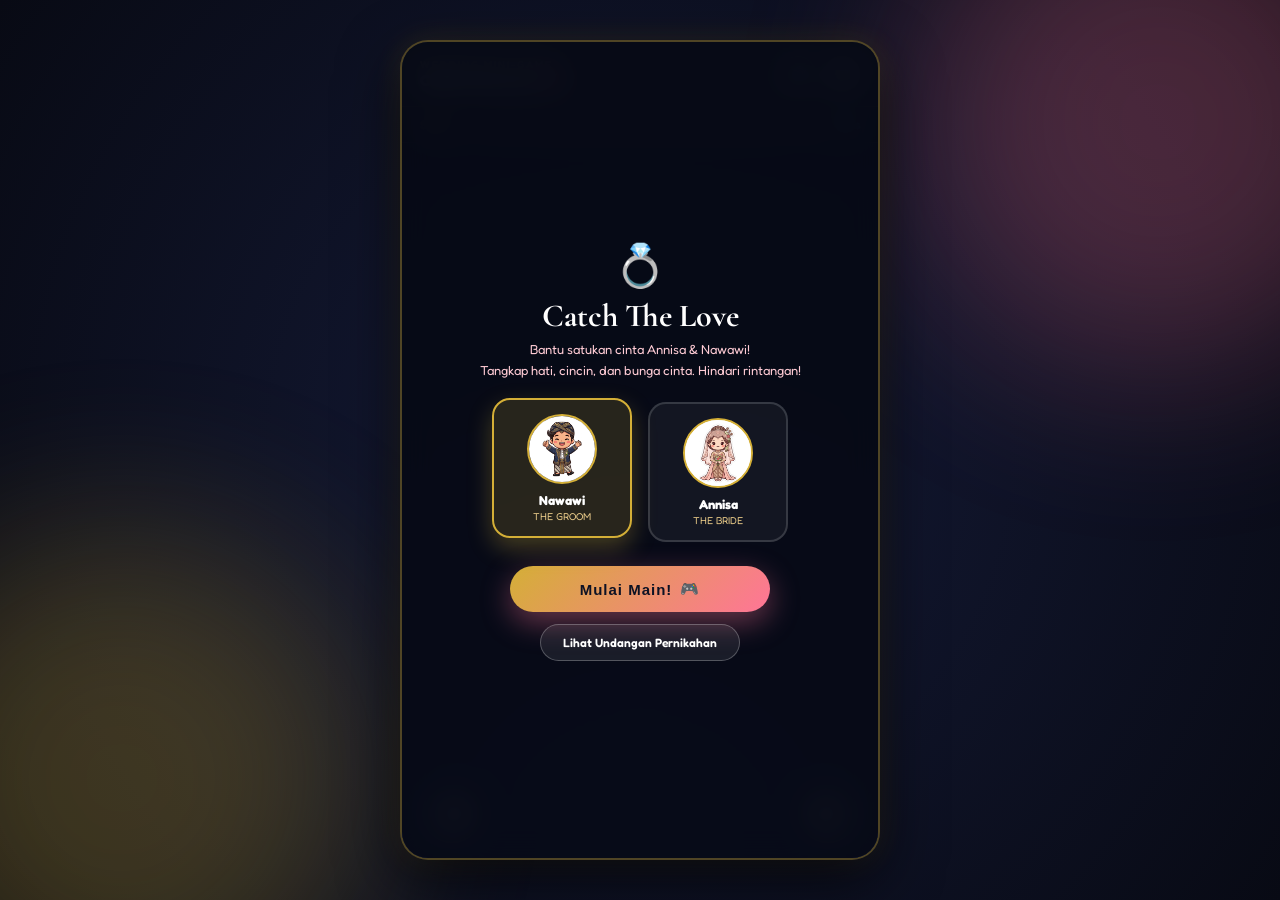
==== game.html @ 364319a5 "Add files via upload" ====
<!doctype html>
<html lang="id">

<head>
  <meta charset="UTF-8" />
  <meta name="viewport" content="width=device-width, initial-scale=1.0, maximum-scale=1.0, user-scalable=no" />
  <title>Catch The Love - Annisa & Nawawi Wedding Game</title>

  <link rel="preconnect" href="https://fonts.googleapis.com" />
  <link rel="preconnect" href="https://fonts.gstatic.com" crossorigin />
  <link
    href="https://fonts.googleapis.com/css2?family=Cormorant+Garamond:wght@600;700&family=Montserrat:wght@400;600;700;800&family=Fredoka:wght@400;600;700&display=swap"
    rel="stylesheet" />

  <style>
    :root {
      --primary-gold: #e6c887;
      --secondary-gold: #d4af37;
      --accent-pink: #ff7597;
      --accent-rose: #ffccd5;
      --bg-dark: #090b16;
      --bg-panel: rgba(18, 23, 46, 0.88);
      --font-main: "Fredoka", "Montserrat", sans-serif;
      --font-serif: "Cormorant Garamond", serif;
    }

    * {
      margin: 0;
      padding: 0;
      box-sizing: border-box;
      user-select: none;
      -webkit-user-select: none;
      touch-action: manipulation;
    }

    body {
      background: radial-gradient(circle at center, #151b38 0%, #080a14 100%);
      font-family: var(--font-main);
      color: #ffffff;
      overflow: hidden;
      height: 100vh;
      height: 100dvh;
      display: flex;
      align-items: center;
      justify-content: center;
    }

    /* Background Ambient Stars & Lights */
    .ambient-glow {
      position: fixed;
      width: 60vw;
      height: 60vw;
      max-width: 500px;
      max-height: 500px;
      border-radius: 50%;
      filter: blur(90px);
      opacity: 0.25;
      pointer-events: none;
      z-index: 0;
    }

    .glow-pink {
      background: var(--accent-pink);
      top: -10vw;
      right: -10vw;
    }

    .glow-gold {
      background: var(--secondary-gold);
      bottom: -10vw;
      left: -10vw;
    }

    /* Game Wrapper Container */
    .game-wrapper {
      position: relative;
      z-index: 10;
      width: min(480px, 100vw);
      height: min(820px, 100vh, 100dvh);
      background: rgba(10, 14, 28, 0.92);
      border: 2px solid rgba(212, 175, 55, 0.35);
      border-radius: 28px;
      box-shadow: 0 20px 60px rgba(0, 0, 0, 0.7), 0 0 30px rgba(212, 175, 55, 0.15);
      display: flex;
      flex-direction: column;
      overflow: hidden;
    }

    /* Top Header Bar */
    .game-header {
      padding: 14px 18px;
      background: rgba(255, 255, 255, 0.04);
      border-bottom: 1px solid rgba(212, 175, 55, 0.25);
      display: flex;
      align-items: center;
      justify-content: space-between;
      z-index: 20;
    }

    .header-title-box {
      display: flex;
      flex-direction: column;
    }

    .header-subtitle {
      font-size: 10px;
      letter-spacing: 2px;
      color: var(--primary-gold);
      text-transform: uppercase;
      font-weight: 600;
    }

    .header-title {
      font-size: 16px;
      font-weight: 700;
      color: #ffffff;
      display: flex;
      align-items: center;
      gap: 6px;
    }

    .header-actions {
      display: flex;
      align-items: center;
      gap: 8px;
    }

    .icon-btn {
      width: 36px;
      height: 36px;
      border-radius: 50%;
      background: rgba(255, 255, 255, 0.08);
      border: 1px solid rgba(212, 175, 55, 0.3);
      color: var(--primary-gold);
      font-size: 14px;
      cursor: pointer;
      display: flex;
      align-items: center;
      justify-content: center;
      transition: all 0.2s ease;
      text-decoration: none;
    }

    .icon-btn:hover {
      background: rgba(212, 175, 55, 0.2);
      transform: scale(1.08);
    }

    /* HUD (Score, Love Meter & Timer) */
    .game-hud {
      padding: 10px 18px;
      display: flex;
      align-items: center;
      justify-content: space-between;
      gap: 12px;
      background: rgba(0, 0, 0, 0.25);
      border-bottom: 1px solid rgba(255, 255, 255, 0.06);
      z-index: 20;
    }

    .hud-pill {
      display: flex;
      align-items: center;
      gap: 6px;
      font-size: 12px;
      font-weight: 700;
    }

    .hud-score {
      color: var(--primary-gold);
    }

    .hud-combo {
      color: var(--accent-pink);
    }

    .hud-timer {
      color: #64d5ff;
    }

    /* Love Meter Progress Bar */
    .love-meter-container {
      flex: 1;
      height: 12px;
      background: rgba(255, 255, 255, 0.1);
      border: 1px solid rgba(255, 117, 151, 0.4);
      border-radius: 100px;
      overflow: hidden;
      position: relative;
    }

    .love-meter-fill {
      height: 100%;
      width: 0%;
      background: linear-gradient(90deg, #ff7597, #ffd166);
      border-radius: 100px;
      box-shadow: 0 0 10px rgba(255, 117, 151, 0.8);
      transition: width 0.25s ease;
    }

    /* Canvas Game Area */
    .canvas-container {
      flex: 1;
      position: relative;
      overflow: hidden;
      background: radial-gradient(circle at 50% 100%, #161e3f 0%, #090c1a 100%);
    }

    #gameCanvas {
      display: block;
      width: 100%;
      height: 100%;
    }

    /* Touch Control Arrows for Mobile */
    .touch-controls {
      position: absolute;
      bottom: 15px;
      left: 0;
      right: 0;
      display: flex;
      justify-content: space-between;
      padding: 0 20px;
      pointer-events: none;
      z-index: 30;
    }

    .touch-btn {
      width: 60px;
      height: 60px;
      border-radius: 50%;
      background: rgba(255, 255, 255, 0.12);
      backdrop-filter: blur(10px);
      border: 1.5px solid rgba(212, 175, 55, 0.5);
      color: var(--primary-gold);
      font-size: 24px;
      display: flex;
      align-items: center;
      justify-content: center;
      cursor: pointer;
      pointer-events: auto;
      box-shadow: 0 4px 15px rgba(0, 0, 0, 0.4);
      transition: transform 0.1s ease, background 0.1s ease;
    }

    .touch-btn:active {
      transform: scale(0.92);
      background: rgba(212, 175, 55, 0.35);
    }

    /* Overlays & Modals (Start / Game Over / Win) */
    .game-modal {
      position: absolute;
      inset: 0;
      background: rgba(7, 10, 22, 0.93);
      backdrop-filter: blur(14px);
      display: flex;
      flex-direction: column;
      align-items: center;
      justify-content: center;
      padding: 30px 24px;
      text-align: center;
      z-index: 50;
      transition: opacity 0.3s ease, visibility 0.3s ease;
    }

    .game-modal.hidden {
      opacity: 0;
      visibility: hidden;
      pointer-events: none;
    }

    .modal-icon {
      font-size: 42px;
      margin-bottom: 8px;
      animation: bounce 2s infinite;
    }

    @keyframes bounce {

      0%,
      100% {
        transform: translateY(0);
      }

      50% {
        transform: translateY(-8px);
      }
    }

    .modal-title {
      font-family: var(--font-serif);
      font-size: 32px;
      color: #ffffff;
      font-weight: 700;
      line-height: 1.1;
      margin-bottom: 6px;
    }

    .modal-subtitle {
      font-size: 13px;
      color: var(--accent-rose);
      margin-bottom: 22px;
      line-height: 1.6;
    }

    /* Character Selection Cards */
    .character-selector {
      display: flex;
      gap: 16px;
      margin-bottom: 24px;
      width: 100%;
      justify-content: center;
    }

    .char-card {
      flex: 1;
      max-width: 140px;
      background: rgba(255, 255, 255, 0.05);
      border: 2px solid rgba(255, 255, 255, 0.15);
      border-radius: 18px;
      padding: 14px 10px;
      cursor: pointer;
      transition: all 0.25s ease;
      display: flex;
      flex-direction: column;
      align-items: center;
    }

    .char-card:hover,
    .char-card.selected {
      border-color: var(--secondary-gold);
      background: rgba(212, 175, 55, 0.16);
      transform: translateY(-4px);
      box-shadow: 0 10px 25px rgba(212, 175, 55, 0.3);
    }

    .char-img-preview {
      width: 70px;
      height: 70px;
      border-radius: 50%;
      border: 2px solid var(--secondary-gold);
      background: #fff;
      overflow: hidden;
      margin-bottom: 8px;
      display: flex;
      align-items: center;
      justify-content: center;
    }

    .char-img-preview img {
      width: 100%;
      height: 100%;
      object-fit: cover;
    }

    .char-name {
      font-size: 13px;
      font-weight: 700;
      color: #ffffff;
    }

    .char-role {
      font-size: 10px;
      color: var(--primary-gold);
      text-transform: uppercase;
      margin-top: 2px;
    }

    /* Game Buttons */
    .primary-game-btn {
      width: 100%;
      max-width: 260px;
      padding: 14px 28px;
      border-radius: 100px;
      background: linear-gradient(135deg, var(--secondary-gold), #ff7597);
      border: none;
      color: #0d1224;
      font-size: 15px;
      font-weight: 800;
      letter-spacing: 1px;
      cursor: pointer;
      box-shadow: 0 10px 30px rgba(255, 117, 151, 0.4);
      transition: all 0.25s ease;
      margin-bottom: 12px;
      display: flex;
      align-items: center;
      justify-content: center;
      gap: 8px;
      text-decoration: none;
    }

    .primary-game-btn:hover {
      transform: scale(1.04);
      box-shadow: 0 14px 40px rgba(255, 117, 151, 0.6);
    }

    .secondary-game-btn {
      padding: 10px 22px;
      border-radius: 100px;
      background: rgba(255, 255, 255, 0.08);
      border: 1px solid rgba(255, 255, 255, 0.25);
      color: #ffffff;
      font-size: 12px;
      font-weight: 600;
      cursor: pointer;
      text-decoration: none;
      transition: all 0.2s ease;
    }

    .secondary-game-btn:hover {
      background: rgba(255, 255, 255, 0.16);
    }

    /* Couple Celebration Display in Win Modal */
    .couple-celebrate-box {
      display: flex;
      align-items: center;
      justify-content: center;
      gap: 16px;
      margin-bottom: 18px;
    }

    .couple-avatar {
      width: 80px;
      height: 80px;
      border-radius: 50%;
      border: 3px solid var(--secondary-gold);
      background: #fff;
      overflow: hidden;
      box-shadow: 0 8px 25px rgba(0, 0, 0, 0.5);
    }

    .couple-avatar img {
      width: 100%;
      height: 100%;
      object-fit: cover;
    }

    .heart-pulse-icon {
      font-size: 32px;
      animation: heartPulse 1.2s infinite ease-in-out;
    }

    @keyframes heartPulse {

      0%,
      100% {
        transform: scale(1);
      }

      50% {
        transform: scale(1.3);
      }
    }

    .win-quote {
      font-family: var(--font-serif);
      font-size: 15px;
      font-style: italic;
      color: var(--primary-gold);
      margin-bottom: 18px;
      line-height: 1.6;
      max-width: 320px;
    }
  </style>
</head>

<body>
  <div class="ambient-glow glow-pink"></div>
  <div class="ambient-glow glow-gold"></div>

  <div class="game-wrapper">
    <!-- Header -->
    <header class="game-header">
      <div class="header-title-box">
        <span class="header-subtitle">Wedding Mini-Game</span>
        <div class="header-title">
          <span>Catch The Love</span>
          <span>💖</span>
        </div>
      </div>

      <div class="header-actions">
        <button class="icon-btn" id="soundBtn" title="Toggle Suara" aria-label="Toggle Suara">🔊</button>
        <a href="index.html" class="icon-btn" title="Kembali ke Undangan" aria-label="Kembali ke Undangan">💌</a>
      </div>
    </header>

    <!-- HUD -->
    <div class="game-hud">
      <div class="hud-pill hud-score">
        <span>Skor:</span>
        <span id="scoreVal">0</span>
      </div>

      <div class="love-meter-container" title="Love Meter">
        <div class="love-meter-fill" id="loveMeterFill"></div>
      </div>

      <div class="hud-pill hud-combo">
        <span id="comboVal">x1</span>
      </div>

      <div class="hud-pill hud-timer">
        <span>⏱</span>
        <span id="timerVal">45s</span>
      </div>
    </div>

    <!-- Canvas Play Area -->
    <div class="canvas-container" id="canvasContainer">
      <canvas id="gameCanvas"></canvas>

      <!-- Touch Controls -->
      <div class="touch-controls">
        <button class="touch-btn" id="touchLeft" aria-label="Gerak Kiri">◀</button>
        <button class="touch-btn" id="touchRight" aria-label="Gerak Kanan">▶</button>
      </div>
    </div>

    <!-- Start Game Modal -->
    <div class="game-modal" id="startModal">
      <div class="modal-icon">💍</div>
      <h1 class="modal-title">Catch The Love</h1>
      <p class="modal-subtitle">
        Bantu satukan cinta Annisa & Nawawi!<br />
        Tangkap hati, cincin, dan bunga cinta. Hindari rintangan!
      </p>

      <div class="character-selector">
        <div class="char-card selected" id="selectGroom" data-char="groom">
          <div class="char-img-preview">
            <img src="assets/cartoon-groom.png" alt="Karakter Nawawi" />
          </div>
          <span class="char-name">Nawawi</span>
          <span class="char-role">The Groom</span>
        </div>

        <div class="char-card" id="selectBride" data-char="bride">
          <div class="char-img-preview">
            <img src="assets/cartoon-bride.png" alt="Karakter Annisa" />
          </div>
          <span class="char-name">Annisa</span>
          <span class="char-role">The Bride</span>
        </div>
      </div>

      <button class="primary-game-btn" id="startGameBtn">
        <span>Mulai Main!</span>
        <span>🎮</span>
      </button>

      <a href="index.html" class="secondary-game-btn">Lihat Undangan Pernikahan</a>
    </div>

    <!-- Game Win / Celebration Modal -->
    <div class="game-modal hidden" id="winModal">
      <div class="modal-icon">🎉</div>
      <h2 class="modal-title">Cinta Bersatu!</h2>
      <p class="modal-subtitle">Luar biasa! Love Meter berhasil penuh 100%!</p>

      <div class="couple-celebrate-box">
        <div class="couple-avatar">
          <img src="assets/cartoon-groom.png" alt="Nawawi" />
        </div>
        <span class="heart-pulse-icon">💖</span>
        <div class="couple-avatar">
          <img src="assets/cartoon-bride.png" alt="Annisa" />
        </div>
      </div>

      <p class="win-quote">
        "Dua hati telah terikat dalam harmoni cinta. Sampai jumpa di hari bahagia Annisa & Nawawi, 20 Desember 2026!"
      </p>

      <a href="index.html?opened=true" class="primary-game-btn" id="openInvitationFromGame">
        <span>Buka Undangan Lengkap</span>
        <span>💌</span>
      </a>

      <button class="secondary-game-btn" id="restartBtn">Main Lagi</button>
    </div>

    <!-- Game Over (Time Out) Modal -->
    <div class="game-modal hidden" id="gameOverModal">
      <div class="modal-icon">⏰</div>
      <h2 class="modal-title">Waktu Habis!</h2>
      <p class="modal-subtitle">
        Skor Akhir: <strong id="finalScoreVal" style="color: var(--primary-gold);">0</strong> Poin.<br />
        Sedikit lagi untuk memenuhi Love Meter!
      </p>

      <button class="primary-game-btn" id="retryBtn">
        <span>Coba Lagi!</span>
        <span>🔄</span>
      </button>

      <a href="index.html" class="secondary-game-btn">Kembali ke Undangan</a>
    </div>
  </div>

  <!-- Game Logic Script -->
  <script>
    document.addEventListener("DOMContentLoaded", () => {
      const canvas = document.getElementById("gameCanvas");
      const ctx = canvas.getContext("2d");
      const container = document.getElementById("canvasContainer");

      // UI elements
      const scoreVal = document.getElementById("scoreVal");
      const comboVal = document.getElementById("comboVal");
      const timerVal = document.getElementById("timerVal");
      const loveMeterFill = document.getElementById("loveMeterFill");
      const finalScoreVal = document.getElementById("finalScoreVal");

      const startModal = document.getElementById("startModal");
      const winModal = document.getElementById("winModal");
      const gameOverModal = document.getElementById("gameOverModal");

      const startGameBtn = document.getElementById("startGameBtn");
      const restartBtn = document.getElementById("restartBtn");
      const retryBtn = document.getElementById("retryBtn");
      const soundBtn = document.getElementById("soundBtn");

      const selectGroom = document.getElementById("selectGroom");
      const selectBride = document.getElementById("selectBride");

      const touchLeft = document.getElementById("touchLeft");
      const touchRight = document.getElementById("touchRight");

      // Web Audio Synthesizer for SFX
      let soundEnabled = true;
      let audioCtx = null;

      function initAudio() {
        if (!audioCtx) {
          audioCtx = new (window.AudioContext || window.webkitAudioContext)();
        }
        if (audioCtx.state === "suspended") {
          audioCtx.resume();
        }
      }

      function playSound(type) {
        if (!soundEnabled || !audioCtx) return;
        try {
          const now = audioCtx.currentTime;
          const osc = audioCtx.createOscillator();
          const gain = audioCtx.createGain();
          osc.connect(gain);
          gain.connect(audioCtx.destination);

          if (type === "catch") {
            // Sweet chime
            osc.type = "sine";
            osc.frequency.setValueAtTime(587.33, now); // D5
            osc.frequency.exponentialRampToValueAtTime(880, now + 0.15); // A5
            gain.gain.setValueAtTime(0.2, now);
            gain.gain.exponentialRampToValueAtTime(0.01, now + 0.15);
            osc.start(now);
            osc.stop(now + 0.15);
          } else if (type === "combo") {
            // Harp shimmer
            osc.type = "triangle";
            osc.frequency.setValueAtTime(523.25, now); // C5
            osc.frequency.setValueAtTime(659.25, now + 0.08); // E5
            osc.frequency.setValueAtTime(783.99, now + 0.16); // G5
            osc.frequency.setValueAtTime(1046.5, now + 0.24); // C6
            gain.gain.setValueAtTime(0.25, now);
            gain.gain.exponentialRampToValueAtTime(0.01, now + 0.35);
            osc.start(now);
            osc.stop(now + 0.35);
          } else if (type === "miss") {
            // Soft boop
            osc.type = "sawtooth";
            osc.frequency.setValueAtTime(220, now);
            osc.frequency.linearRampToValueAtTime(110, now + 0.2);
            gain.gain.setValueAtTime(0.15, now);
            gain.gain.exponentialRampToValueAtTime(0.01, now + 0.2);
            osc.start(now);
            osc.stop(now + 0.2);
          } else if (type === "win") {
            // Victory arpeggio
            const notes = [523.25, 659.25, 783.99, 1046.5, 1318.5];
            notes.forEach((freq, idx) => {
              const o = audioCtx.createOscillator();
              const g = audioCtx.createGain();
              o.connect(g);
              g.connect(audioCtx.destination);
              o.frequency.setValueAtTime(freq, now + idx * 0.1);
              g.gain.setValueAtTime(0.2, now + idx * 0.1);
              g.gain.exponentialRampToValueAtTime(0.01, now + idx * 0.1 + 0.25);
              o.start(now + idx * 0.1);
              o.stop(now + idx * 0.1 + 0.25);
            });
          }
        } catch (e) {
          console.warn("Audio error:", e);
        }
      }

      soundBtn.addEventListener("click", () => {
        soundEnabled = !soundEnabled;
        soundBtn.textContent = soundEnabled ? "🔊" : "🔇";
        if (soundEnabled) initAudio();
      });

      // Resize Canvas to container
      let width = 0;
      let height = 0;

      function resize() {
        width = container.clientWidth;
        height = container.clientHeight;
        canvas.width = width * window.devicePixelRatio;
        canvas.height = height * window.devicePixelRatio;
        ctx.scale(window.devicePixelRatio, window.devicePixelRatio);
      }

      window.addEventListener("resize", resize);
      resize();

      // Load Cartoon Sprites
      const groomImg = new Image();
      groomImg.src = "assets/cartoon-groom.png";

      const brideImg = new Image();
      brideImg.src = "assets/cartoon-bride.png";

      let selectedCharacter = "groom";

      selectGroom.addEventListener("click", () => {
        selectedCharacter = "groom";
        selectGroom.classList.add("selected");
        selectBride.classList.remove("selected");
      });

      selectBride.addEventListener("click", () => {
        selectedCharacter = "bride";
        selectBride.classList.add("selected");
        selectGroom.classList.remove("selected");
      });

      // Game State Variables
      let isPlaying = false;
      let score = 0;
      let combo = 0;
      let loveMeter = 0;
      const TARGET_LOVE = 100;
      let timeLeft = 45;
      let timerInterval = null;
      let lastSpawnTime = 0;
      let spawnInterval = 650; // ms

      // Player Basket / Character Object
      const player = {
        x: width / 2,
        y: height - 100,
        w: 75,
        h: 75,
        speed: 8,
        vx: 0,
      };

      // Falling items array
      const items = [];
      const particles = [];

      // Item types: good items and obstacles
      const ITEM_TYPES = [
        { type: "heart", emoji: "💖", score: 10, meter: 7, speed: 3.2, isBad: false },
        { type: "ring", emoji: "💍", score: 25, meter: 15, speed: 3.8, isBad: false },
        { type: "bouquet", emoji: "💐", score: 15, meter: 10, speed: 3.5, isBad: false },
        { type: "letter", emoji: "💌", score: 12, meter: 8, speed: 3.0, isBad: false },
        { type: "obstacle_rain", emoji: "🌧️", score: -10, meter: -8, speed: 4.2, isBad: true },
        { type: "obstacle_alarm", emoji: "🥶", score: -15, meter: -10, speed: 4.5, isBad: true },
      ];

      // Controls State
      const keys = { left: false, right: false };

      window.addEventListener("keydown", (e) => {
        if (e.key === "ArrowLeft" || e.key === "a" || e.key === "A") keys.left = true;
        if (e.key === "ArrowRight" || e.key === "d" || e.key === "D") keys.right = true;
      });

      window.addEventListener("keyup", (e) => {
        if (e.key === "ArrowLeft" || e.key === "a" || e.key === "A") keys.left = false;
        if (e.key === "ArrowRight" || e.key === "d" || e.key === "D") keys.right = false;
      });

      // Touch buttons
      touchLeft.addEventListener("touchstart", (e) => { e.preventDefault(); keys.left = true; });
      touchLeft.addEventListener("touchend", () => { keys.left = false; });
      touchRight.addEventListener("touchstart", (e) => { e.preventDefault(); keys.right = true; });
      touchRight.addEventListener("touchend", () => { keys.right = false; });

      // Mouse / Touch Drag on Canvas
      let isPointerDown = false;

      container.addEventListener("pointerdown", (e) => {
        isPointerDown = true;
        movePlayerToPointer(e);
      });

      container.addEventListener("pointermove", (e) => {
        if (isPointerDown) {
          movePlayerToPointer(e);
        }
      });

      window.addEventListener("pointerup", () => {
        isPointerDown = false;
      });

      function movePlayerToPointer(e) {
        const rect = container.getBoundingClientRect();
        const targetX = e.clientX - rect.left;
        player.x = Math.max(player.w / 2, Math.min(width - player.w / 2, targetX));
      }

      // Particle System for catches
      function createParticles(x, y, colorText) {
        for (let i = 0; i < 8; i++) {
          particles.push({
            x: x,
            y: y,
            vx: (Math.random() - 0.5) * 6,
            vy: (Math.random() - 0.5) * 6 - 2,
            life: 1.0,
            decay: 0.03 + Math.random() * 0.03,
            text: colorText,
            size: 14 + Math.random() * 10,
          });
        }
      }

      // Spawn falling item
      function spawnItem() {
        const rand = Math.random();
        let template;

        if (rand < 0.45) template = ITEM_TYPES[0]; // heart
        else if (rand < 0.65) template = ITEM_TYPES[1]; // ring
        else if (rand < 0.80) template = ITEM_TYPES[2]; // bouquet
        else if (rand < 0.88) template = ITEM_TYPES[3]; // letter
        else if (rand < 0.94) template = ITEM_TYPES[4]; // rain
        else template = ITEM_TYPES[5]; // alarm

        items.push({
          x: 30 + Math.random() * (width - 60),
          y: -30,
          radius: 20,
          vy: template.speed + Math.random() * 1.2,
          ...template,
        });
      }

      // Game Loop
      let animationFrameId = null;

      function updateGame(timestamp) {
        if (!isPlaying) return;

        // Player Movement
        if (keys.left) player.x -= player.speed;
        if (keys.right) player.x += player.speed;
        player.x = Math.max(player.w / 2, Math.min(width - player.w / 2, player.x));
        player.y = height - 90;

        // Spawning
        if (timestamp - lastSpawnTime > spawnInterval) {
          spawnItem();
          lastSpawnTime = timestamp;
        }

        // Clear Canvas
        ctx.clearRect(0, 0, width, height);

        // Update & Draw Falling Items
        for (let i = items.length - 1; i >= 0; i--) {
          const item = items[i];
          item.y += item.vy;

          // Collision with Player Basket
          const dx = item.x - player.x;
          const dy = item.y - (player.y - 10);
          const distance = Math.hypot(dx, dy);

          if (distance < item.radius + player.w / 2.3) {
            // Collected!
            if (!item.isBad) {
              combo++;
              const multiplier = Math.min(5, Math.floor(combo / 3) + 1);
              score += item.score * multiplier;
              loveMeter = Math.min(TARGET_LOVE, loveMeter + item.meter);

              createParticles(item.x, item.y, "✨");
              if (combo > 1 && combo % 4 === 0) {
                playSound("combo");
              } else {
                playSound("catch");
              }
            } else {
              // Obstacle hit
              combo = 0;
              score = Math.max(0, score + item.score);
              loveMeter = Math.max(0, loveMeter + item.meter);
              createParticles(item.x, item.y, "💥");
              playSound("miss");
            }

            items.splice(i, 1);

            // Update HUD
            scoreVal.textContent = score;
            comboVal.textContent = combo > 1 ? `x${Math.min(5, Math.floor(combo / 3) + 1)}` : "x1";
            loveMeterFill.style.width = `${(loveMeter / TARGET_LOVE) * 100}%`;

            // Check Win Condition
            if (loveMeter >= TARGET_LOVE) {
              triggerWin();
              return;
            }
            continue;
          }

          // Draw Item
          ctx.font = "26px sans-serif";
          ctx.textAlign = "center";
          ctx.textBaseline = "middle";
          ctx.fillText(item.emoji, item.x, item.y);

          // Remove offscreen
          if (item.y > height + 40) {
            if (!item.isBad) {
              combo = 0;
              comboVal.textContent = "x1";
            }
            items.splice(i, 1);
          }
        }

        // Update & Draw Particles
        for (let i = particles.length - 1; i >= 0; i--) {
          const p = particles[i];
          p.x += p.vx;
          p.y += p.vy;
          p.life -= p.decay;

          if (p.life <= 0) {
            particles.splice(i, 1);
            continue;
          }

          ctx.globalAlpha = p.life;
          ctx.font = `${p.size}px sans-serif`;
          ctx.fillText(p.text, p.x, p.y);
          ctx.globalAlpha = 1.0;
        }

        // Draw Character Basket
        drawPlayer();

        animationFrameId = requestAnimationFrame(updateGame);
      }

      function drawPlayer() {
        const imgToDraw = selectedCharacter === "groom" ? groomImg : brideImg;

        // Glowing Aura
        ctx.save();
        ctx.beginPath();
        ctx.arc(player.x, player.y, player.w / 2 + 6, 0, Math.PI * 2);
        ctx.fillStyle = "rgba(255, 117, 151, 0.25)";
        ctx.fill();

        // Character Circle
        ctx.beginPath();
        ctx.arc(player.x, player.y, player.w / 2, 0, Math.PI * 2);
        ctx.clip();

        // Draw image
        ctx.drawImage(
          imgToDraw,
          player.x - player.w / 2,
          player.y - player.h / 2,
          player.w,
          player.h
        );
        ctx.restore();

        // Border Ring
        ctx.beginPath();
        ctx.arc(player.x, player.y, player.w / 2, 0, Math.PI * 2);
        ctx.strokeStyle = "#e6c887";
        ctx.lineWidth = 3;
        ctx.stroke();

        // Catcher basket indicator badge
        ctx.font = "18px sans-serif";
        ctx.textAlign = "center";
        ctx.fillText("🧺", player.x, player.y - player.h / 2 - 4);
      }

      // Start Game Function
      function startGame() {
        initAudio();
        startModal.classList.add("hidden");
        winModal.classList.add("hidden");
        gameOverModal.classList.add("hidden");

        score = 0;
        combo = 0;
        loveMeter = 0;
        timeLeft = 45;
        items.length = 0;
        particles.length = 0;

        scoreVal.textContent = "0";
        comboVal.textContent = "x1";
        timerVal.textContent = `${timeLeft}s`;
        loveMeterFill.style.width = "0%";

        player.x = width / 2;
        isPlaying = true;
        lastSpawnTime = performance.now();

        // Timer interval
        window.clearInterval(timerInterval);
        timerInterval = window.setInterval(() => {
          if (!isPlaying) return;
          timeLeft--;
          timerVal.textContent = `${timeLeft}s`;

          if (timeLeft <= 0) {
            triggerGameOver();
          }
        }, 1000);

        if (animationFrameId) cancelAnimationFrame(animationFrameId);
        animationFrameId = requestAnimationFrame(updateGame);
      }

      function triggerWin() {
        isPlaying = false;
        window.clearInterval(timerInterval);
        playSound("win");
        winModal.classList.remove("hidden");
      }

      function triggerGameOver() {
        isPlaying = false;
        window.clearInterval(timerInterval);
        playSound("miss");
        finalScoreVal.textContent = score;
        gameOverModal.classList.remove("hidden");
      }

      // Modal Action Listeners
      startGameBtn.addEventListener("click", startGame);
      restartBtn.addEventListener("click", startGame);
      retryBtn.addEventListener("click", startGame);

      // Forward guest name query param to invitation
      const gameUrlParams = new URLSearchParams(window.location.search);
      const guestTo = gameUrlParams.get("nama") || gameUrlParams.get("to") || gameUrlParams.get("u");
      const openInviteFromGameBtn = document.getElementById("openInvitationFromGame");
      if (openInviteFromGameBtn && guestTo) {
        openInviteFromGameBtn.href = `index.html?opened=true&nama=${encodeURIComponent(guestTo)}`;
      }
    });
  </script>
</body>

</html>
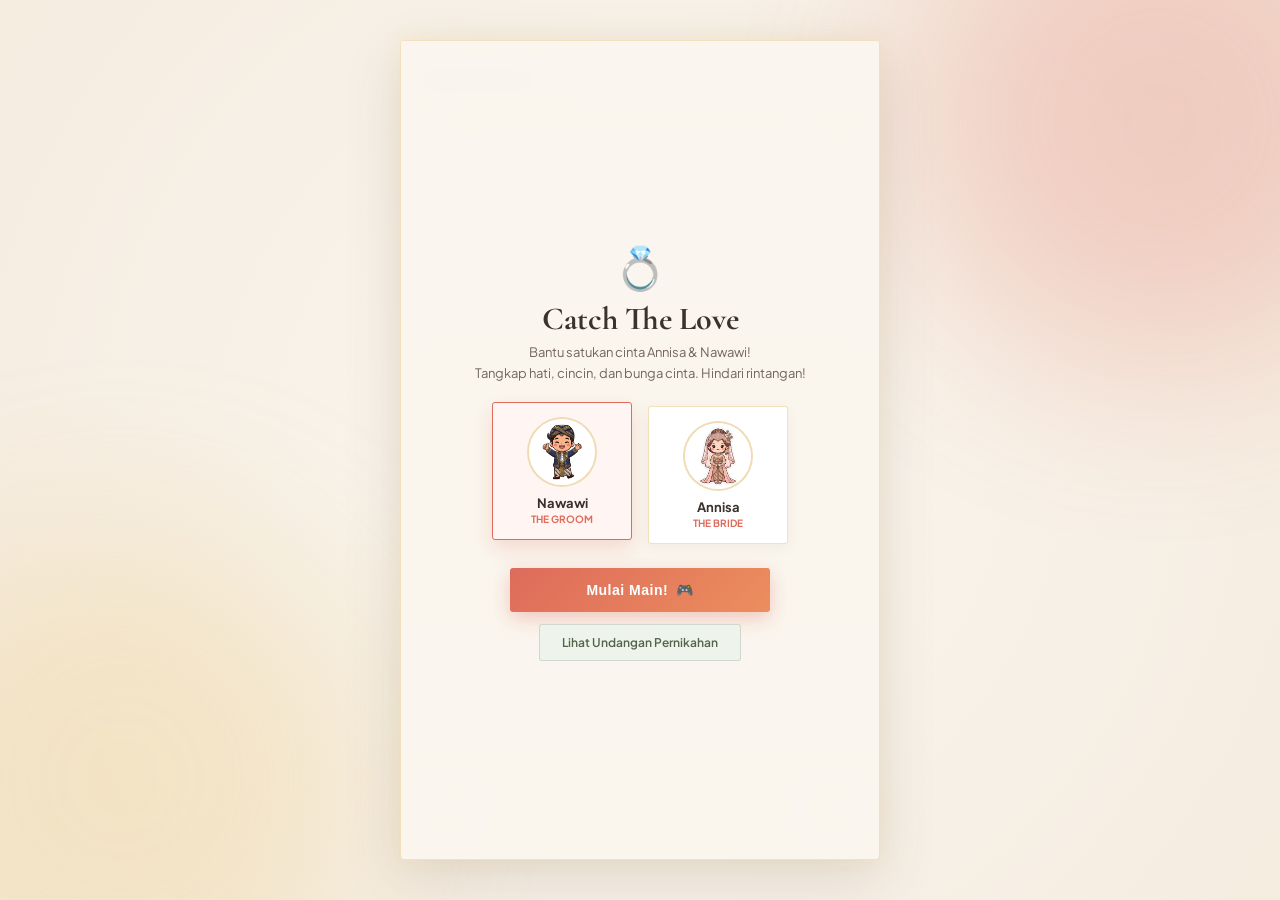
==== commit 1d1cd3dd: "Add files via upload" ====
--- a/game.html
+++ b/game.html
@@ -9,19 +9,30 @@
   <link rel="preconnect" href="https://fonts.googleapis.com" />
   <link rel="preconnect" href="https://fonts.gstatic.com" crossorigin />
   <link
-    href="https://fonts.googleapis.com/css2?family=Cormorant+Garamond:wght@600;700&family=Montserrat:wght@400;600;700;800&family=Fredoka:wght@400;600;700&display=swap"
+    href="https://fonts.googleapis.com/css2?family=Cormorant+Garamond:wght@600;700&family=Plus+Jakarta+Sans:wght@400;600;700;800&display=swap"
     rel="stylesheet" />
 
   <style>
     :root {
-      --primary-gold: #e6c887;
-      --secondary-gold: #d4af37;
-      --accent-pink: #ff7597;
-      --accent-rose: #ffccd5;
-      --bg-dark: #090b16;
-      --bg-panel: rgba(18, 23, 46, 0.88);
-      --font-main: "Fredoka", "Montserrat", sans-serif;
-      --font-serif: "Cormorant Garamond", serif;
+      --coral-blush: #DE6B5B;
+      --coral-deep: #C45142;
+      --apricot: #EB8E5D;
+      --butter-yellow: #EAC46E;
+      --butter-soft: #FDF4DF;
+      --blush-pink: #F2C4CE;
+      --cream: #FAF6EF;
+      --cream-card: #FFFFFF;
+      --sage-green: #7E8F73;
+      --sage-light: #EEF3EC;
+      --sage-deep: #54644B;
+      --warm-charcoal: #3A322B;
+      --text-muted: #73675E;
+      --border-gold: rgba(220, 168, 66, 0.35);
+      --border-coral: rgba(222, 107, 91, 0.3);
+      --border-sage: rgba(126, 143, 115, 0.28);
+      --border-light: rgba(115, 103, 94, 0.14);
+      --font-main: "Plus Jakarta Sans", sans-serif;
+      --font-serif: "Cormorant Garamond", Georgia, serif;
     }
 
     * {
@@ -34,9 +45,9 @@
     }
 
     body {
-      background: radial-gradient(circle at center, #151b38 0%, #080a14 100%);
+      background: radial-gradient(circle at center, #FAF6EF 0%, #F5ECE0 100%);
       font-family: var(--font-main);
-      color: #ffffff;
+      color: var(--warm-charcoal);
       overflow: hidden;
       height: 100vh;
       height: 100dvh;
@@ -60,13 +71,13 @@
     }
 
     .glow-pink {
-      background: var(--accent-pink);
+      background: var(--coral-blush);
       top: -10vw;
       right: -10vw;
     }
 
     .glow-gold {
-      background: var(--secondary-gold);
+      background: var(--butter-yellow);
       bottom: -10vw;
       left: -10vw;
     }
@@ -77,10 +88,10 @@
       z-index: 10;
       width: min(480px, 100vw);
       height: min(820px, 100vh, 100dvh);
-      background: rgba(10, 14, 28, 0.92);
-      border: 2px solid rgba(212, 175, 55, 0.35);
-      border-radius: 28px;
-      box-shadow: 0 20px 60px rgba(0, 0, 0, 0.7), 0 0 30px rgba(212, 175, 55, 0.15);
+      background: #FFFFFF;
+      border: 1.5px solid var(--border-gold);
+      border-radius: 4px;
+      box-shadow: 0 20px 60px rgba(90, 70, 55, 0.14), 0 0 25px rgba(234, 196, 110, 0.15);
       display: flex;
       flex-direction: column;
       overflow: hidden;
@@ -89,8 +100,8 @@
     /* Top Header Bar */
     .game-header {
       padding: 14px 18px;
-      background: rgba(255, 255, 255, 0.04);
-      border-bottom: 1px solid rgba(212, 175, 55, 0.25);
+      background: #FAF6EF;
+      border-bottom: 1px solid var(--border-light);
       display: flex;
       align-items: center;
       justify-content: space-between;
@@ -105,15 +116,15 @@
     .header-subtitle {
       font-size: 10px;
       letter-spacing: 2px;
-      color: var(--primary-gold);
+      color: var(--coral-blush);
       text-transform: uppercase;
-      font-weight: 600;
+      font-weight: 700;
     }
 
     .header-title {
       font-size: 16px;
       font-weight: 700;
-      color: #ffffff;
+      color: var(--warm-charcoal);
       display: flex;
       align-items: center;
       gap: 6px;
@@ -128,10 +139,10 @@
     .icon-btn {
       width: 36px;
       height: 36px;
-      border-radius: 50%;
-      background: rgba(255, 255, 255, 0.08);
-      border: 1px solid rgba(212, 175, 55, 0.3);
-      color: var(--primary-gold);
+      border-radius: 3px;
+      background: #FFFFFF;
+      border: 1px solid var(--border-gold);
+      color: var(--coral-blush);
       font-size: 14px;
       cursor: pointer;
       display: flex;
@@ -142,8 +153,8 @@
     }
 
     .icon-btn:hover {
-      background: rgba(212, 175, 55, 0.2);
-      transform: scale(1.08);
+      background: var(--butter-soft);
+      transform: scale(1.05);
     }
 
     /* HUD (Score, Love Meter & Timer) */
@@ -153,8 +164,8 @@
       align-items: center;
       justify-content: space-between;
       gap: 12px;
-      background: rgba(0, 0, 0, 0.25);
-      border-bottom: 1px solid rgba(255, 255, 255, 0.06);
+      background: #FAF6EF;
+      border-bottom: 1px solid var(--border-light);
       z-index: 20;
     }
 
@@ -167,24 +178,24 @@
     }
 
     .hud-score {
-      color: var(--primary-gold);
+      color: var(--warm-charcoal);
     }
 
     .hud-combo {
-      color: var(--accent-pink);
+      color: var(--coral-blush);
     }
 
     .hud-timer {
-      color: #64d5ff;
+      color: var(--sage-deep);
     }
 
     /* Love Meter Progress Bar */
     .love-meter-container {
       flex: 1;
       height: 12px;
-      background: rgba(255, 255, 255, 0.1);
-      border: 1px solid rgba(255, 117, 151, 0.4);
-      border-radius: 100px;
+      background: #EFE4D6;
+      border: 1px solid var(--border-coral);
+      border-radius: 2px;
       overflow: hidden;
       position: relative;
     }
@@ -192,9 +203,9 @@
     .love-meter-fill {
       height: 100%;
       width: 0%;
-      background: linear-gradient(90deg, #ff7597, #ffd166);
-      border-radius: 100px;
-      box-shadow: 0 0 10px rgba(255, 117, 151, 0.8);
+      background: linear-gradient(90deg, #DE6B5B, #EB8E5D, #EAC46E);
+      border-radius: 2px;
+      box-shadow: 0 0 8px rgba(222, 107, 91, 0.4);
       transition: width 0.25s ease;
     }
 
@@ -203,7 +214,7 @@
       flex: 1;
       position: relative;
       overflow: hidden;
-      background: radial-gradient(circle at 50% 100%, #161e3f 0%, #090c1a 100%);
+      background: linear-gradient(180deg, #FAF6EF 0%, #F5ECE0 60%, #EBDBC8 100%);
     }
 
     #gameCanvas {
@@ -226,33 +237,33 @@
     }
 
     .touch-btn {
-      width: 60px;
-      height: 60px;
-      border-radius: 50%;
-      background: rgba(255, 255, 255, 0.12);
+      width: 56px;
+      height: 56px;
+      border-radius: 3px;
+      background: rgba(255, 255, 255, 0.9);
       backdrop-filter: blur(10px);
-      border: 1.5px solid rgba(212, 175, 55, 0.5);
-      color: var(--primary-gold);
-      font-size: 24px;
+      border: 1.5px solid var(--border-coral);
+      color: var(--coral-blush);
+      font-size: 20px;
       display: flex;
       align-items: center;
       justify-content: center;
       cursor: pointer;
       pointer-events: auto;
-      box-shadow: 0 4px 15px rgba(0, 0, 0, 0.4);
+      box-shadow: 0 4px 15px rgba(90, 70, 55, 0.15);
       transition: transform 0.1s ease, background 0.1s ease;
     }
 
     .touch-btn:active {
       transform: scale(0.92);
-      background: rgba(212, 175, 55, 0.35);
+      background: var(--butter-soft);
     }
 
     /* Overlays & Modals (Start / Game Over / Win) */
     .game-modal {
       position: absolute;
       inset: 0;
-      background: rgba(7, 10, 22, 0.93);
+      background: rgba(250, 246, 239, 0.96);
       backdrop-filter: blur(14px);
       display: flex;
       flex-direction: column;
@@ -277,12 +288,9 @@
     }
 
     @keyframes bounce {
-
-      0%,
-      100% {
+      0%, 100% {
         transform: translateY(0);
       }
-
       50% {
         transform: translateY(-8px);
       }
@@ -291,7 +299,7 @@
     .modal-title {
       font-family: var(--font-serif);
       font-size: 32px;
-      color: #ffffff;
+      color: var(--warm-charcoal);
       font-weight: 700;
       line-height: 1.1;
       margin-bottom: 6px;
@@ -299,7 +307,7 @@
 
     .modal-subtitle {
       font-size: 13px;
-      color: var(--accent-rose);
+      color: var(--text-muted);
       margin-bottom: 22px;
       line-height: 1.6;
     }
@@ -316,31 +324,32 @@
     .char-card {
       flex: 1;
       max-width: 140px;
-      background: rgba(255, 255, 255, 0.05);
-      border: 2px solid rgba(255, 255, 255, 0.15);
-      border-radius: 18px;
+      background: #FFFFFF;
+      border: 1.5px solid var(--border-gold);
+      border-radius: 3px;
       padding: 14px 10px;
       cursor: pointer;
       transition: all 0.25s ease;
       display: flex;
       flex-direction: column;
       align-items: center;
+      box-shadow: 0 4px 14px rgba(90, 70, 55, 0.06);
     }
 
     .char-card:hover,
     .char-card.selected {
-      border-color: var(--secondary-gold);
-      background: rgba(212, 175, 55, 0.16);
+      border-color: var(--coral-blush);
+      background: #FFF6F3;
       transform: translateY(-4px);
-      box-shadow: 0 10px 25px rgba(212, 175, 55, 0.3);
+      box-shadow: 0 8px 20px rgba(222, 107, 91, 0.22);
     }
 
     .char-img-preview {
       width: 70px;
       height: 70px;
       border-radius: 50%;
-      border: 2px solid var(--secondary-gold);
-      background: #fff;
+      border: 2px solid var(--border-gold);
+      background: #FAF6EF;
       overflow: hidden;
       margin-bottom: 8px;
       display: flex;
@@ -357,14 +366,15 @@
     .char-name {
       font-size: 13px;
       font-weight: 700;
-      color: #ffffff;
+      color: var(--warm-charcoal);
     }
 
     .char-role {
       font-size: 10px;
-      color: var(--primary-gold);
+      color: var(--coral-blush);
       text-transform: uppercase;
       margin-top: 2px;
+      font-weight: 700;
     }
 
     /* Game Buttons */
@@ -372,15 +382,15 @@
       width: 100%;
       max-width: 260px;
       padding: 14px 28px;
-      border-radius: 100px;
-      background: linear-gradient(135deg, var(--secondary-gold), #ff7597);
+      border-radius: 3px;
+      background: linear-gradient(135deg, #DE6B5B, #EB8E5D);
       border: none;
-      color: #0d1224;
-      font-size: 15px;
-      font-weight: 800;
-      letter-spacing: 1px;
+      color: #FFFFFF;
+      font-size: 14px;
+      font-weight: 700;
+      letter-spacing: 0.5px;
       cursor: pointer;
-      box-shadow: 0 10px 30px rgba(255, 117, 151, 0.4);
+      box-shadow: 0 6px 20px rgba(222, 107, 91, 0.35);
       transition: all 0.25s ease;
       margin-bottom: 12px;
       display: flex;
@@ -391,16 +401,17 @@
     }
 
     .primary-game-btn:hover {
-      transform: scale(1.04);
-      box-shadow: 0 14px 40px rgba(255, 117, 151, 0.6);
+      background: linear-gradient(135deg, #EB8E5D, #EAC46E);
+      transform: translateY(-2px);
+      box-shadow: 0 10px 25px rgba(222, 107, 91, 0.5);
     }
 
     .secondary-game-btn {
       padding: 10px 22px;
-      border-radius: 100px;
-      background: rgba(255, 255, 255, 0.08);
-      border: 1px solid rgba(255, 255, 255, 0.25);
-      color: #ffffff;
+      border-radius: 3px;
+      background: var(--sage-light);
+      border: 1px solid var(--border-sage);
+      color: var(--sage-deep);
       font-size: 12px;
       font-weight: 600;
       cursor: pointer;
@@ -409,7 +420,8 @@
     }
 
     .secondary-game-btn:hover {
-      background: rgba(255, 255, 255, 0.16);
+      background: var(--sage-deep);
+      color: #FFFFFF;
     }
 
     /* Couple Celebration Display in Win Modal */
@@ -425,10 +437,10 @@
       width: 80px;
       height: 80px;
       border-radius: 50%;
-      border: 3px solid var(--secondary-gold);
-      background: #fff;
+      border: 3px solid var(--coral-blush);
+      background: #FAF6EF;
       overflow: hidden;
-      box-shadow: 0 8px 25px rgba(0, 0, 0, 0.5);
+      box-shadow: 0 8px 25px rgba(90, 70, 55, 0.15);
     }
 
     .couple-avatar img {
@@ -443,25 +455,22 @@
     }
 
     @keyframes heartPulse {
-
-      0%,
-      100% {
+      0%, 100% {
         transform: scale(1);
       }
-
       50% {
-        transform: scale(1.3);
+        transform: scale(1.2);
       }
     }
 
     .win-quote {
       font-family: var(--font-serif);
-      font-size: 15px;
+      font-size: 13px;
+      line-height: 1.7;
+      color: var(--text-muted);
+      max-width: 320px;
+      margin-bottom: 24px;
       font-style: italic;
-      color: var(--primary-gold);
-      margin-bottom: 18px;
-      line-height: 1.6;
-      max-width: 320px;
     }
   </style>
 </head>
@@ -587,7 +596,7 @@
       <div class="modal-icon">⏰</div>
       <h2 class="modal-title">Waktu Habis!</h2>
       <p class="modal-subtitle">
-        Skor Akhir: <strong id="finalScoreVal" style="color: var(--primary-gold);">0</strong> Poin.<br />
+        Skor Akhir: <strong id="finalScoreVal" style="color: var(--coral-blush);">0</strong> Poin.<br />
         Sedikit lagi untuk memenuhi Love Meter!
       </p>
 
@@ -767,14 +776,16 @@
       const items = [];
       const particles = [];
 
-      // Item types: good items and obstacles
+      // Item types: good items and obstacles (Sunlit Garden Edition)
       const ITEM_TYPES = [
         { type: "heart", emoji: "💖", score: 10, meter: 7, speed: 3.2, isBad: false },
+        { type: "bloom", emoji: "🌸", score: 12, meter: 8, speed: 3.4, isBad: false },
+        { type: "sunflower", emoji: "🌼", score: 14, meter: 10, speed: 3.5, isBad: false },
         { type: "ring", emoji: "💍", score: 25, meter: 15, speed: 3.8, isBad: false },
-        { type: "bouquet", emoji: "💐", score: 15, meter: 10, speed: 3.5, isBad: false },
+        { type: "bouquet", emoji: "💐", score: 18, meter: 12, speed: 3.6, isBad: false },
         { type: "letter", emoji: "💌", score: 12, meter: 8, speed: 3.0, isBad: false },
         { type: "obstacle_rain", emoji: "🌧️", score: -10, meter: -8, speed: 4.2, isBad: true },
-        { type: "obstacle_alarm", emoji: "🥶", score: -15, meter: -10, speed: 4.5, isBad: true },
+        { type: "obstacle_thorn", emoji: "🥀", score: -15, meter: -10, speed: 4.5, isBad: true },
       ];
 
       // Controls State
@@ -973,7 +984,7 @@
         ctx.save();
         ctx.beginPath();
         ctx.arc(player.x, player.y, player.w / 2 + 6, 0, Math.PI * 2);
-        ctx.fillStyle = "rgba(255, 117, 151, 0.25)";
+        ctx.fillStyle = "rgba(222, 107, 91, 0.2)";
         ctx.fill();
 
         // Character Circle
@@ -994,7 +1005,7 @@
         // Border Ring
         ctx.beginPath();
         ctx.arc(player.x, player.y, player.w / 2, 0, Math.PI * 2);
-        ctx.strokeStyle = "#e6c887";
+        ctx.strokeStyle = "#DE6B5B";
         ctx.lineWidth = 3;
         ctx.stroke();
 
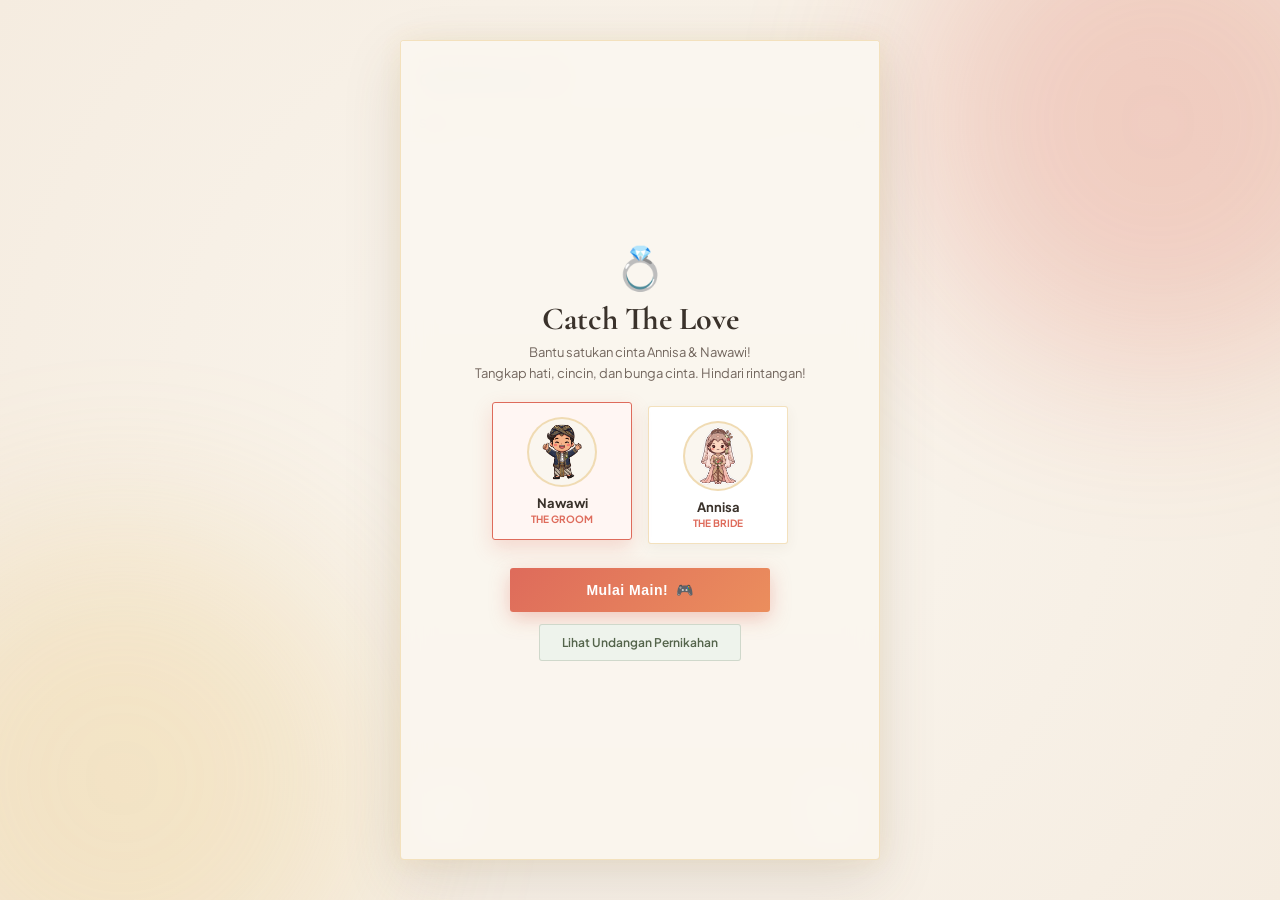
==== commit 1d64ce2d: "Add files via upload" ====
--- a/game.html
+++ b/game.html
@@ -580,7 +580,7 @@
       </div>
 
       <p class="win-quote">
-        "Dua hati telah terikat dalam harmoni cinta. Sampai jumpa di hari bahagia Annisa & Nawawi, 20 Desember 2026!"
+        "Dua hati telah terikat dalam harmoni cinta. Sampai jumpa di hari bahagia Annisa & Nawawi, 19 Desember 2026!"
       </p>
 
       <a href="index.html?opened=true" class="primary-game-btn" id="openInvitationFromGame">
